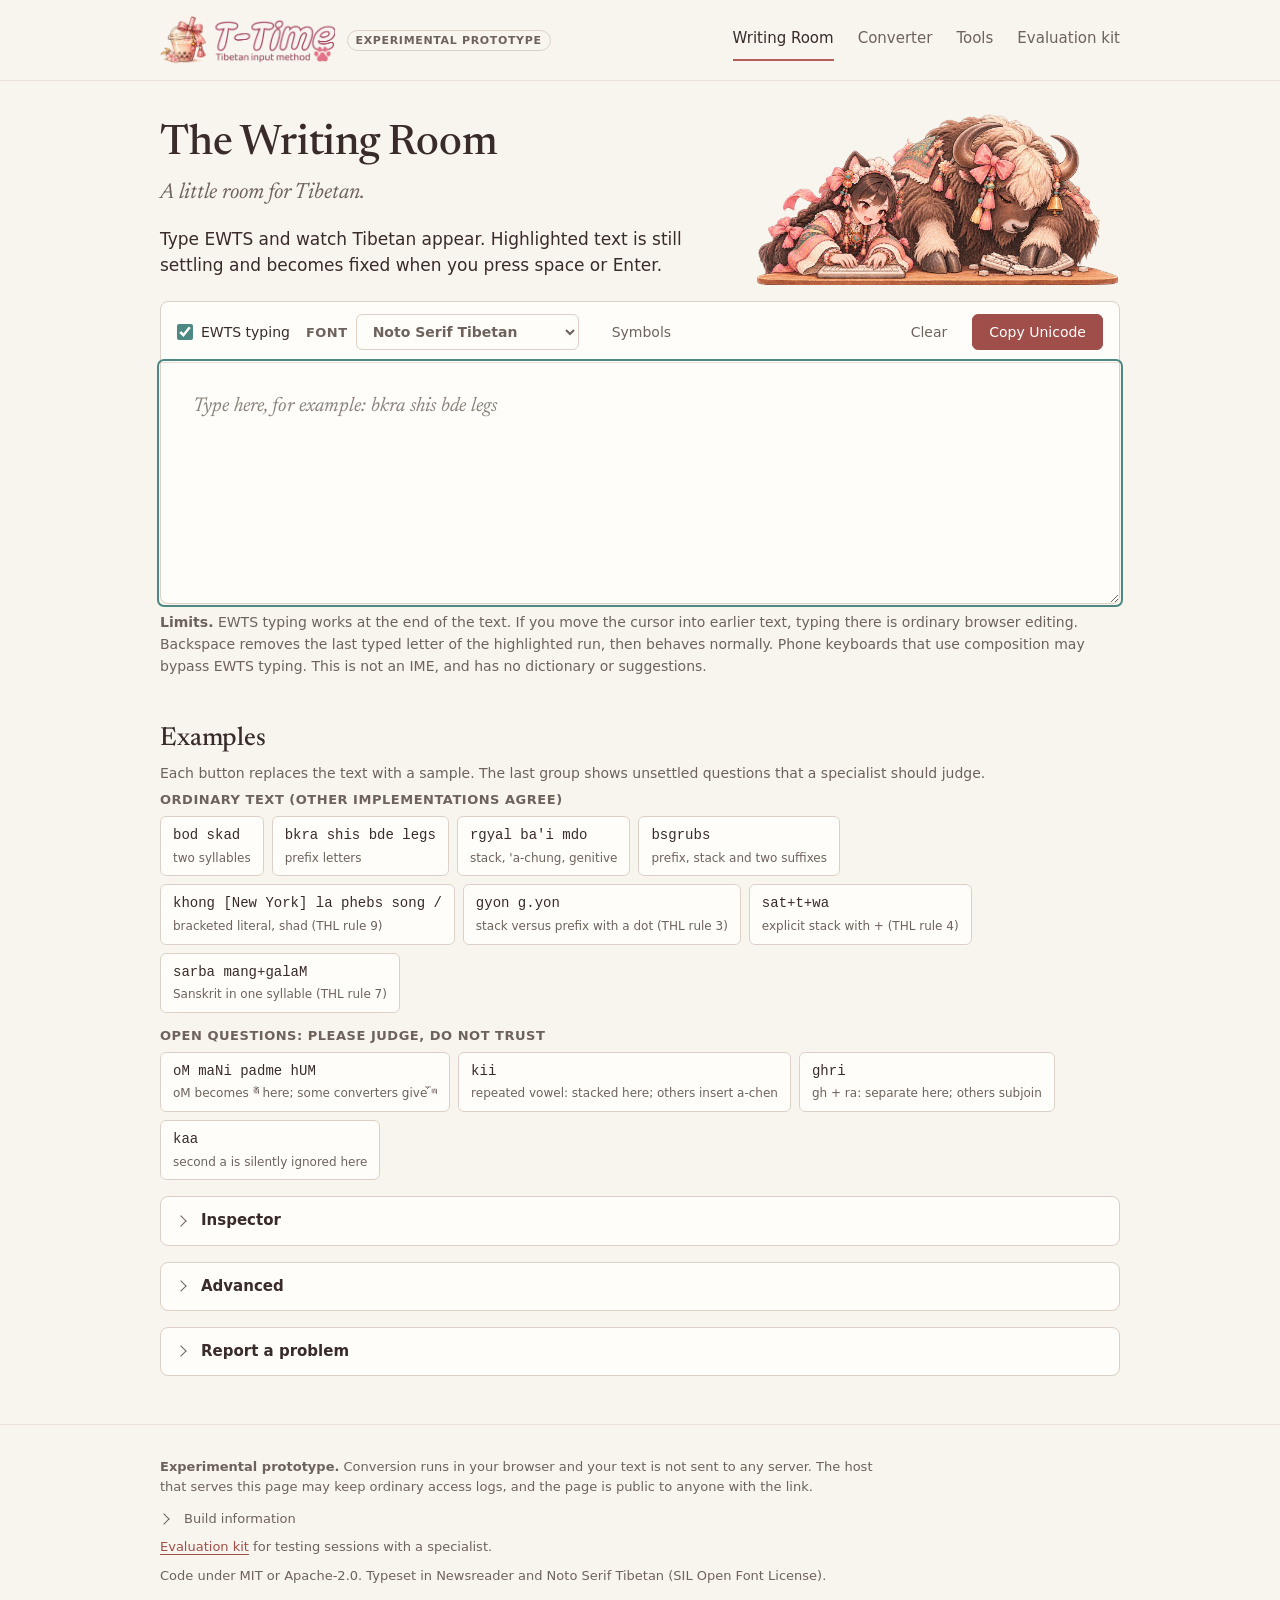
==== index.html @ 78b57d37 "Moved eval to menu" ====
<!doctype html>
<html lang="en">
<head>
<meta charset="utf-8">
<meta name="viewport" content="width=device-width, initial-scale=1">
<meta name="color-scheme" content="light dark">
<title>T-Time Writing Room</title>
<link rel="icon" href="assets/logo-square.svg" type="image/svg+xml">
<link rel="preload" href="assets/fonts/NotoSerifTibetan.woff2" as="font" type="font/woff2" crossorigin>
<link rel="stylesheet" href="style.css">
</head>
<body>
<a class="skip" href="#main">Skip to content</a>
<header class="site-header"><div class="wrap">
  <a class="brand" href="index.html" aria-label="T-Time, writing room">
    <picture><source srcset="assets/logo-long-dark.webp" media="(prefers-color-scheme: dark)"><img src="assets/logo-long.webp" alt="T-time" width="175" height="48"></picture>
    <span class="badge">Experimental prototype</span>
  </a>
  <nav class="nav" aria-label="Primary">
    <a href="index.html" aria-current="page">Writing Room</a>
    <a href="converter.html">Converter</a>
    <a href="parity.html">Tools</a>
    <a href="evaluate.html">Evaluation kit</a>
  </nav>
</div></header>
<main class="wrap" id="main">
  <div class="hero">
    <div class="intro">
      <h1>The Writing Room</h1>
      <p class="subtitle">A little room for Tibetan.</p>
      <p class="lede">Type EWTS and watch Tibetan appear. Highlighted text is still settling and becomes fixed when you press space or Enter.</p>
    </div>
    <img src="assets/typing.webp" alt="Momo the yak and Tibby the cat-maid typing together at a table" width="1200" height="567">
  </div>

  <section class="paper" aria-labelledby="ed-h">
    <h2 id="ed-h" class="visually-hidden">Editor</h2>
    <div class="toolbar">
      <label class="check"><input type="checkbox" id="ewts-on" checked> EWTS typing</label>
      <label class="label field" for="font">Font
        <select id="font">
          <option value="auto">Noto Serif Tibetan</option>
          <option value="jomolhari">Jomolhari (if installed)</option>
          <option value="system">System Tibetan font</option>
        </select>
      </label>
      <button type="button" id="palette-toggle" class="quiet" aria-expanded="false" aria-controls="palette">Symbols</button>
      <div class="actions">
        <span id="status" class="status" role="status" aria-live="polite"></span>
        <button type="button" id="clear" class="quiet">Clear</button>
        <button type="button" id="copy" class="primary">Copy Unicode</button>
      </div>
    </div>
    <textarea id="editor" class="tib writing" lang="bo" spellcheck="false" autocapitalize="off" autocomplete="off" autocorrect="off"
      aria-describedby="limits" placeholder="Type here, for example: bkra shis bde legs"></textarea>
  </section>
  <p id="limits" class="hint"><strong>Limits.</strong> EWTS typing works at the end of the text. If you move the cursor into earlier text, typing there is ordinary browser editing. Backspace removes the last typed letter of the highlighted run, then behaves normally. Phone keyboards that use composition may bypass EWTS typing. This is not an IME, and has no dictionary or suggestions.</p>

  <section id="palette" class="paper palette" aria-labelledby="pal-h" hidden>
    <div class="palette-head">
      <h2 id="pal-h">Symbols</h2>
      <button type="button" id="palette-close" class="quiet">Close</button>
    </div>
    <p class="hint"><strong>Draft catalogue.</strong> The sequences are checked against the engine; the labels have not been reviewed by a Tibetologist. Choose a symbol to insert it where the cursor is, or copy it. Reviewing the labels? <a href="symbols.html">Open the review page</a>.</p>
    <label class="label" for="pal-search">Search by name, code point (0F0D), EWTS or the character itself</label>
    <input type="search" id="pal-search" autocomplete="off" spellcheck="false">
    <div id="pal-cats" class="chips" role="group" aria-label="Category"></div>
    <p id="pal-count" class="hint" role="status" aria-live="polite"></p>
    <ul id="pal-list" class="sym-grid"></ul>
  </section>

  <h2>Examples</h2>
  <p class="hint">Each button replaces the text with a sample. The last group shows unsettled questions that a specialist should judge.</p>
  <div id="examples"></div>

  <details class="paper" id="inspector">
    <summary>Inspector</summary>
    <div class="disclosure-body">
      <dl class="facts">
        <dt>Raw EWTS, highlighted run</dt><dd><code id="i-raw"></code></dd>
        <dt>Highlighted Unicode</dt><dd><span id="i-prov" lang="bo"></span></dd>
        <dt>Fixed Unicode</dt><dd><span id="i-comm" lang="bo"></span></dd>
        <dt>All text: code points</dt><dd><code id="i-cp"></code></dd>
        <dt>Normalization</dt><dd id="i-nf"></dd>
        <dt>Diagnostics (highlighted run)</dt><dd><ul class="diag" id="i-diag"></ul></dd>
      </dl>
    </div>
  </details>

  <details class="paper">
    <summary>Advanced</summary>
    <div class="disclosure-body">
      <label class="check"><input type="checkbox" id="precomposed"> Precomposed output (not NFC)</label>
      <p class="hint">Writes a few Tibetan letters as single precomposed characters (for example U+0F43). The result is not NFC. Text already fixed is kept as it is; only the highlighted run is re-read in the new mode.</p>
    </div>
  </details>

  <details class="paper" id="report-box">
    <summary>Report a problem</summary>
    <div class="disclosure-body">
      <p class="hint">Nothing is sent from this page. Review the text, then either copy it or open a pre-filled issue on GitHub, where you will see it before you submit. Issues on this repository are public, so untick the text box below if the text is private.</p>
      <label class="formrow">What you expected <textarea id="expected" rows="2" placeholder="Expected Tibetan or EWTS"></textarea></label>
      <label class="formrow">Comment <textarea id="comment" rows="2"></textarea></label>
      <label class="check"><input type="checkbox" id="include-text" checked> Include the editor text in the report</label>
      <pre class="report" id="report" aria-label="Report preview"></pre>
      <div class="actions-row">
        <button type="button" id="copy-report">Copy report</button>
        <a class="button" id="gh-issue" href="https://github.com/ttime-ime/playground/issues/new" target="_blank" rel="noopener">Report on GitHub</a>
      </div>
    </div>
  </details>
</main>
<footer class="site-footer"><div class="wrap">
  <p><strong>Experimental prototype.</strong> Conversion runs in your browser and your text is not sent to any server. The host that serves this page may keep ordinary access logs, and the page is public to anyone with the link.</p>
  <details>
    <summary>Build information</summary>
    <p class="hint">Include this in bug reports.</p>
    <p class="build" id="build">loading…</p>
  </details>
  <p><a href="evaluate.html">Evaluation kit</a> for testing sessions with a specialist.</p>
  <p>Code under MIT or Apache-2.0. Typeset in Newsreader and Noto Serif Tibetan (SIL Open Font License).</p>
</div></footer>
<script type="module" src="app.js"></script>
</body>
</html>
---- style.css ----
/* T-Time Playground: an illustrated writing workshop, drawn with a quiet hand.
   Expressive characters, quiet interface, beautiful Tibetan typography. */

@font-face {
  font-family: "Newsreader";
  src: url("assets/fonts/Newsreader.woff2") format("woff2");
  font-weight: 200 800;
  font-style: normal;
  font-display: swap;
}
@font-face {
  font-family: "Newsreader";
  src: url("assets/fonts/Newsreader-Italic.woff2") format("woff2");
  font-weight: 200 800;
  font-style: italic;
  font-display: swap;
}
@font-face {
  font-family: "Noto Serif Tibetan";
  src: url("assets/fonts/NotoSerifTibetan.woff2") format("woff2");
  font-weight: 100 900;
  font-display: swap;
}

:root {
  /* Light: ivory paper, walnut ink */
  --bg: #f8f5ef;
  --surface: #fffdf9;
  --surface-2: #f3eee6;
  --text: #392b2a;
  --muted: #6e625c;        /* a touch darker than the brief's #796C66, for 5.4:1 on ivory */
  --line: #ddd0c6;
  --line-soft: #e9e0d8;
  --coral: #b65e58;        /* decorative: rules, underlines, focus rings */
  --accent: #a04e49;       /* coral for text and filled buttons (5.6:1 on white) */
  --accent-ink: #ffffff;
  --turquoise: #4d8883;    /* selected states and small details */
  --turquoise-ink: #3f7772;
  --deep: #33272e;
  --select: #cfe5e1;       /* provisional text highlight */
  --warn-bg: #fbeee9;
  --focus: #4d8883;

  --serif: "Newsreader", "Iowan Old Style", "Palatino Linotype", Georgia, serif;
  --sans: system-ui, -apple-system, "Segoe UI", Roboto, "Helvetica Neue", sans-serif;
  --mono: ui-monospace, "SF Mono", Menlo, Consolas, "Liberation Mono", monospace;
  --tib: "Noto Serif Tibetan", "Jomolhari", "Kailasa", "Tibetan Machine Uni", "Microsoft Himalaya", serif;

  --r: 6px;
  --s1: 4px; --s2: 8px; --s3: 12px; --s4: 16px; --s5: 24px; --s6: 32px; --s7: 48px; --s8: 72px;
  --measure: 62rem;
  color-scheme: light;
}

@media (prefers-color-scheme: dark) {
  :root {
    /* Dark: the same room in evening light */
    --bg: #241e23;
    --surface: #30272d;
    --surface-2: #2b232a;
    --text: #f4ede5;
    --muted: #b7aaa5;
    --line: #514148;
    --line-soft: #3f333a;
    --coral: #e29a8d;
    --accent: #e29a8d;
    --accent-ink: #241e23;
    --turquoise: #7fbdb6;
    --turquoise-ink: #8cc7c0;
    --deep: #1b161a;
    --select: #3e5f5b;
    --warn-bg: #3a2b2d;
    --focus: #7fbdb6;
    color-scheme: dark;
  }
}

* { box-sizing: border-box; }
html { -webkit-text-size-adjust: 100%; }
body {
  margin: 0;
  background: var(--bg);
  color: var(--text);
  font: 400 16px/1.55 var(--sans);
  -webkit-font-smoothing: antialiased;
}
img, svg { max-width: 100%; }
a { color: var(--accent); text-underline-offset: 3px; }
a:hover { color: var(--text); }
code, pre, kbd { font-family: var(--mono); font-size: 0.8125rem; }
[lang="bo"] { font-family: var(--tib); }
.visually-hidden {
  position: absolute; width: 1px; height: 1px; margin: -1px; padding: 0;
  overflow: hidden; clip: rect(0 0 0 0); white-space: nowrap; border: 0;
}
.skip { position: absolute; left: var(--s4); top: -3rem; background: var(--surface); padding: var(--s2) var(--s3);
  border: 1px solid var(--line); border-radius: var(--r); z-index: 10; }
.skip:focus { top: var(--s2); }

:focus-visible { outline: 2px solid var(--focus); outline-offset: 2px; border-radius: 3px; }

/* ---------- Layout ---------- */
.wrap { max-width: var(--measure); margin: 0 auto; padding: 0 var(--s4); }
main.wrap { padding-bottom: var(--s7); }

/* ---------- Header ---------- */
.site-header { border-bottom: 1px solid var(--line-soft); }
.site-header .wrap {
  display: flex; flex-wrap: wrap; align-items: center; justify-content: space-between;
  gap: var(--s3) var(--s5); padding-top: var(--s4); padding-bottom: var(--s4);
}
.brand { display: flex; align-items: center; gap: var(--s3); text-decoration: none; }
.brand img { display: block; height: 48px; width: auto; }
.badge {
  font: 600 0.6875rem/1 var(--sans); letter-spacing: 0.06em; text-transform: uppercase;
  color: var(--muted); border: 1px solid var(--line); border-radius: 999px; padding: 4px 8px;
}
.nav { display: flex; gap: var(--s5); }
.nav a {
  color: var(--muted); text-decoration: none; font-size: 0.9375rem; font-weight: 500;
  padding: var(--s2) 0; border-bottom: 2px solid transparent;
  transition: color 0.15s, border-color 0.15s;
}
.nav a:hover { color: var(--text); border-bottom-color: var(--line); }
.nav a[aria-current="page"] { color: var(--text); border-bottom-color: var(--coral); }

/* ---------- Typography ---------- */
h1, h2, h3 { font-family: var(--serif); font-weight: 500; line-height: 1.15; margin: 0; letter-spacing: -0.005em; }
h1 { font-size: clamp(2.125rem, 4.5vw + 1rem, 2.625rem); }
h2 { font-size: clamp(1.4375rem, 1.5vw + 1rem, 1.625rem); margin-top: var(--s7); }
h3 { font-size: 1.125rem; }
.subtitle { font-family: var(--serif); font-style: italic; font-size: 1.375rem; color: var(--muted); margin: var(--s2) 0 0; }
.lede { font-size: 1.0625rem; max-width: 34rem; margin: var(--s4) 0 0; }
.hint { color: var(--muted); font-size: 0.875rem; margin: var(--s2) 0; }
.label, label.field {
  font: 600 0.8125rem/1.2 var(--sans); letter-spacing: 0.04em; text-transform: uppercase; color: var(--muted);
}

/* ---------- Intro ---------- */
.intro { padding: var(--s6) 0 var(--s5); }
.hero {
  display: grid; grid-template-columns: minmax(0, 1fr) minmax(0, 38%); align-items: end;
  gap: var(--s6); padding: var(--s6) 0 var(--s4);
}
.hero img { display: block; width: 100%; height: auto; }
.hero .intro { padding: 0; align-self: center; }

/* ---------- Surfaces and controls ---------- */
.paper {
  background: var(--surface); border: 1px solid var(--line); border-radius: 8px;
}
.evaluation > .paper { padding: var(--s4) var(--s5); margin-top: var(--s3); }
.evaluation > .paper h2:first-child { margin-top: 0; }
.evaluation > nav.paper { padding-top: var(--s3); padding-bottom: var(--s3); }
.evaluation > nav.paper .actions-row { margin: 0; }
button, select, textarea, input { font: inherit; color: inherit; }
button {
  font-size: 0.875rem; font-weight: 500; min-height: 36px; padding: 0 var(--s4);
  background: var(--surface); border: 1px solid var(--line); border-radius: var(--r); cursor: pointer;
  transition: border-color 0.15s, background-color 0.15s;
}
button:hover { border-color: var(--coral); }
button.primary { background: var(--accent); border-color: var(--accent); color: var(--accent-ink); }
button.primary:hover { filter: brightness(1.06); }
button.quiet { background: transparent; border-color: transparent; color: var(--muted); }
button.quiet:hover { color: var(--text); border-color: var(--line); }
select {
  min-height: 36px; padding: 0 var(--s3); font-size: 0.875rem; background: var(--surface);
  border: 1px solid var(--line); border-radius: var(--r);
}
input[type="checkbox"] { accent-color: var(--turquoise); width: 1rem; height: 1rem; vertical-align: -2px; margin: 0 var(--s2) 0 0; }
.check { display: inline-flex; align-items: center; font-size: 0.875rem; }
.status { font-size: 0.8125rem; color: var(--turquoise-ink); min-width: 7rem; }
.toolbar {
  display: flex; flex-wrap: wrap; align-items: center; gap: var(--s3) var(--s4);
  padding: var(--s3) var(--s4); border-bottom: 1px solid var(--line-soft);
}
.toolbar .actions { display: flex; align-items: center; gap: var(--s2); margin-left: auto; }
.toolbar label.field { display: inline-flex; align-items: center; gap: var(--s2); }

textarea {
  width: 100%; display: block; resize: vertical; border: 0; background: transparent;
  padding: var(--s4); outline: none;
}
.tib { font-family: var(--tib); font-size: clamp(1.875rem, 1.2vw + 1.5rem, 2.125rem); line-height: 1.9; }
.ewts { font-family: var(--mono); font-size: 1.0625rem; line-height: 1.7; }
.tib::selection, .writing::selection { background: var(--select); color: var(--text); }
.writing { min-height: 15rem; padding: var(--s5) var(--s6); }

/* ---------- Converter ---------- */
.instrument { display: grid; grid-template-columns: 1fr 1fr; margin-top: var(--s5); overflow: hidden; }
.pane { display: flex; flex-direction: column; min-width: 0; }
.pane + .pane { border-left: 1px solid var(--line); }
.pane:focus-within { box-shadow: inset 0 0 0 2px var(--focus); }
.pane-head { display: flex; align-items: center; justify-content: space-between; gap: var(--s3);
  padding: var(--s2) var(--s3) var(--s2) var(--s4); border-bottom: 1px solid var(--line-soft); background: var(--surface-2); min-height: 48px; }
.pane textarea { min-height: 13rem; flex: 1 1 auto; }
.convbar { display: flex; flex-wrap: wrap; align-items: center; gap: var(--s3) var(--s4); margin-top: var(--s3); }

/* ---------- Disclosures ---------- */
details { margin-top: var(--s4); }
details.paper { padding: 0; }
summary {
  cursor: pointer; font-weight: 600; font-size: 0.9375rem; padding: var(--s3) var(--s4); list-style: none;
  display: flex; align-items: center; gap: var(--s2);
}
summary::-webkit-details-marker { display: none; }
summary::before { content: ""; width: 7px; height: 7px; border-right: 1.5px solid var(--muted); border-bottom: 1.5px solid var(--muted);
  transform: rotate(-45deg); transition: transform 0.15s; margin-right: var(--s2); flex: none; }
details[open] > summary::before { transform: rotate(45deg); }
.disclosure-body { padding: 0 var(--s4) var(--s4); }
.count { font-weight: 500; font-size: 0.75rem; color: var(--muted); border: 1px solid var(--line); border-radius: 999px; padding: 2px 8px; margin-left: var(--s2); }
.count.has { color: var(--accent); border-color: var(--coral); }

dl.facts { display: grid; grid-template-columns: minmax(9rem, 13rem) minmax(0, 1fr); gap: var(--s2) var(--s4); margin: 0; font-size: 0.875rem; }
dl.facts dt { color: var(--muted); }
dl.facts dd { margin: 0; overflow-wrap: anywhere; }
dl.facts code { font-size: 0.8125rem; color: var(--text); }
.diag { list-style: none; margin: 0; padding: 0; }
.diag li { padding: var(--s2) var(--s3); border-left: 3px solid var(--line); background: var(--surface-2); margin: 0 0 var(--s2); border-radius: 0 var(--r) var(--r) 0; }
.diag li.warn { border-left-color: var(--coral); background: var(--warn-bg); }
.diag li.note { border-left-color: var(--turquoise); }
.diag .tag { font: 600 0.6875rem/1 var(--sans); letter-spacing: 0.05em; text-transform: uppercase; margin-right: var(--s2); }
pre.report { white-space: pre-wrap; overflow-wrap: anywhere; background: var(--surface-2); border: 1px solid var(--line-soft);
  border-radius: var(--r); padding: var(--s3); margin: var(--s3) 0; }
.formrow { display: block; margin: var(--s3) 0; }
.formrow textarea { border: 1px solid var(--line); border-radius: var(--r); background: var(--surface); padding: var(--s2) var(--s3); margin-top: var(--s1); font-size: 0.9375rem; }

/* ---------- Examples ---------- */
.example-group + .example-group { margin-top: var(--s4); }
.example-group h3 { font-family: var(--sans); font-size: 0.8125rem; font-weight: 600; letter-spacing: 0.04em; text-transform: uppercase; color: var(--muted); margin-bottom: var(--s2); }
.chips { display: flex; flex-wrap: wrap; gap: var(--s2); }
.chip { display: flex; flex-direction: column; align-items: flex-start; gap: 2px; padding: var(--s2) var(--s3); min-height: 0; text-align: left; }
.chip code { font-size: 0.875rem; }
.chip small { color: var(--muted); font-size: 0.75rem; }

/* ---------- Tables (parity) ---------- */
table.data { width: 100%; border-collapse: collapse; font-size: 0.875rem; }
table.data th, table.data td { text-align: left; padding: var(--s2) var(--s3); border-bottom: 1px solid var(--line-soft); }
table.data th { color: var(--muted); font-weight: 600; font-size: 0.75rem; letter-spacing: 0.04em; text-transform: uppercase; }
table.data td.num { font-variant-numeric: tabular-nums; }
.pass::before { content: "✓ "; color: var(--turquoise-ink); }
.fail::before { content: "✕ "; color: var(--accent); }
.fail { color: var(--accent); font-weight: 600; }
.summaryline { font-family: var(--serif); font-size: 1.375rem; margin: var(--s4) 0; }

/* ---------- Vignette and footer ---------- */
.site-footer { border-top: 1px solid var(--line-soft); color: var(--muted); font-size: 0.8125rem; padding: var(--s5) 0 var(--s7); }
.site-footer p { margin: var(--s2) 0; max-width: 46rem; }
.site-footer details { margin-top: var(--s3); }
.site-footer summary { padding: 0; font-weight: 500; font-size: 0.8125rem; }
.site-footer .build { font-family: var(--mono); margin: var(--s2) 0 0; overflow-wrap: anywhere; }

/* ---------- Responsive ---------- */
@media (max-width: 800px) {
  .hero { grid-template-columns: 1fr; gap: var(--s4); }
  .hero img { width: min(22rem, 80%); justify-self: start; order: 2; }
  .instrument { grid-template-columns: 1fr; }
  .pane + .pane { border-left: 0; border-top: 1px solid var(--line); }
  .pane textarea { min-height: 11rem; }
  .writing { padding: var(--s4); }
  dl.facts { grid-template-columns: 1fr; gap: 0; }
  dl.facts dt { margin-top: var(--s3); }
  .nav { gap: var(--s4); }
  .brand img { height: 40px; }
}
@media (max-width: 420px) {
  button, select { min-height: 44px; }
  .badge { font-size: 0.625rem; padding: 3px 6px; }
  .toolbar .actions { width: 100%; justify-content: space-between; }
  .status { min-width: 0; }
}
@media (prefers-reduced-motion: reduce) {
  * { transition: none !important; }
}

textarea::placeholder { font-family: var(--serif); font-style: italic; font-size: 1.25rem; color: var(--muted); opacity: 0.8; }

/* ---------- Report actions ---------- */
.actions-row { display: flex; flex-wrap: wrap; gap: var(--s3); align-items: center; }
a.button {
  display: inline-flex; align-items: center; font-size: 0.875rem; font-weight: 500; min-height: 36px;
  padding: 0 var(--s4); background: var(--surface); border: 1px solid var(--line); border-radius: var(--r);
  color: var(--text); text-decoration: none;
}
a.button:hover { border-color: var(--coral); }
@media (max-width: 420px) { a.button { min-height: 44px; } }

/* ---------- Symbol palette ---------- */
.palette { padding: var(--s5); margin: var(--s5) 0; }
.palette[hidden] { display: none; }
.palette-head { display: flex; align-items: center; justify-content: space-between; gap: var(--s3); }
.palette-head h2 { margin: 0; }
.palette input[type="search"] {
  display: block; width: 100%; min-height: 40px; margin: var(--s2) 0 var(--s3); padding: 0 var(--s3);
  background: var(--bg); border: 1px solid var(--line); border-radius: var(--r);
}
.palette .chips { margin-bottom: var(--s3); }
.chip[aria-pressed="true"] { background: var(--accent); border-color: var(--accent); color: var(--surface); }
.sym-grid { list-style: none; margin: 0; padding: 0; display: grid; grid-template-columns: repeat(auto-fill, minmax(10.5rem, 1fr)); gap: var(--s3); }
.sym { display: flex; flex-direction: column; gap: var(--s1); }
.sym-insert {
  display: flex; flex: 1; flex-direction: column; align-items: center; justify-content: center; gap: 2px; height: auto; min-height: 0; width: 100%;
  padding: var(--s3) var(--s2); text-align: center; background: var(--bg);
}
.sym-glyph { font-size: 2.25rem; line-height: 1.5; min-height: 3.4rem; }
.sym-label { font-size: 0.8125rem; font-weight: 500; }
.sym-meta, .sym-ewts { font-family: var(--mono); font-size: 0.6875rem; color: var(--muted); overflow-wrap: anywhere; }
.sym-copy { min-height: 28px; font-size: 0.75rem; }

/* ---------- Symbol review ---------- */
#filter { display: block; width: 100%; min-height: 40px; margin-top: var(--s1); padding: 0 var(--s3); background: var(--bg); border: 1px solid var(--line); border-radius: var(--r); }
#table td:nth-child(2) { min-width: 14rem; }
#table td:nth-child(8) input { width: 100%; min-width: 10rem; min-height: 32px; padding: 0 var(--s2); background: var(--bg); border: 1px solid var(--line); border-radius: var(--r); }
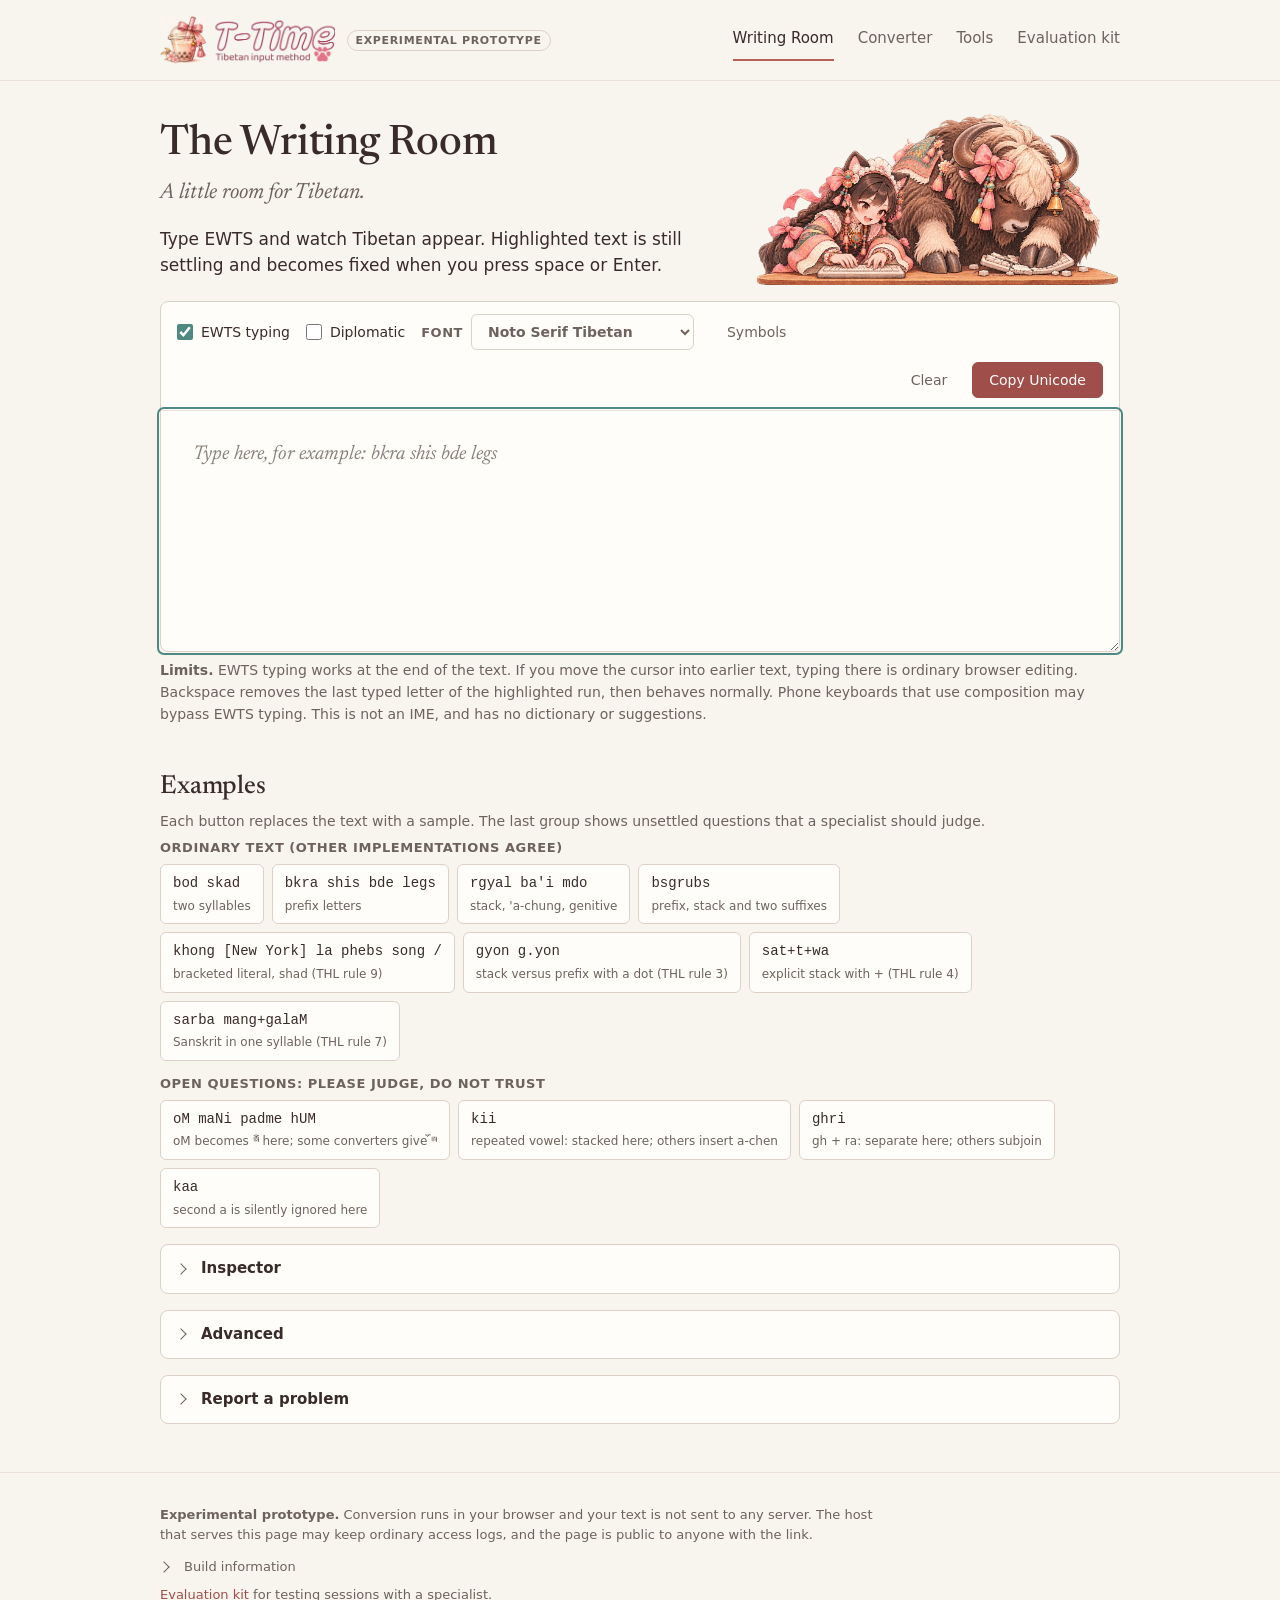
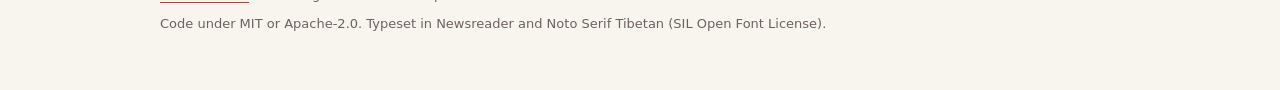
==== commit b9fce820: "Add diplomatic mode to the Writing Room" ====
--- a/index.html
+++ b/index.html
@@ -37,6 +37,8 @@
     <h2 id="ed-h" class="visually-hidden">Editor</h2>
     <div class="toolbar">
       <label class="check"><input type="checkbox" id="ewts-on" checked> EWTS typing</label>
+      <label class="check" title="Same text, but every choice or ignored letter is reported as a warning"><input type="checkbox" id="diplomatic"> Diplomatic</label>
+      <span id="dip-state" class="badge" hidden role="status"></span>
       <label class="label field" for="font">Font
         <select id="font">
           <option value="auto">Noto Serif Tibetan</option>
@@ -82,7 +84,7 @@
         <dt>Fixed Unicode</dt><dd><span id="i-comm" lang="bo"></span></dd>
         <dt>All text: code points</dt><dd><code id="i-cp"></code></dd>
         <dt>Normalization</dt><dd id="i-nf"></dd>
-        <dt>Diagnostics (highlighted run)</dt><dd><ul class="diag" id="i-diag"></ul></dd>
+        <dt id="i-diag-label">Diagnostics (highlighted run)</dt><dd><ul class="diag" id="i-diag"></ul></dd>
       </dl>
     </div>
   </details>
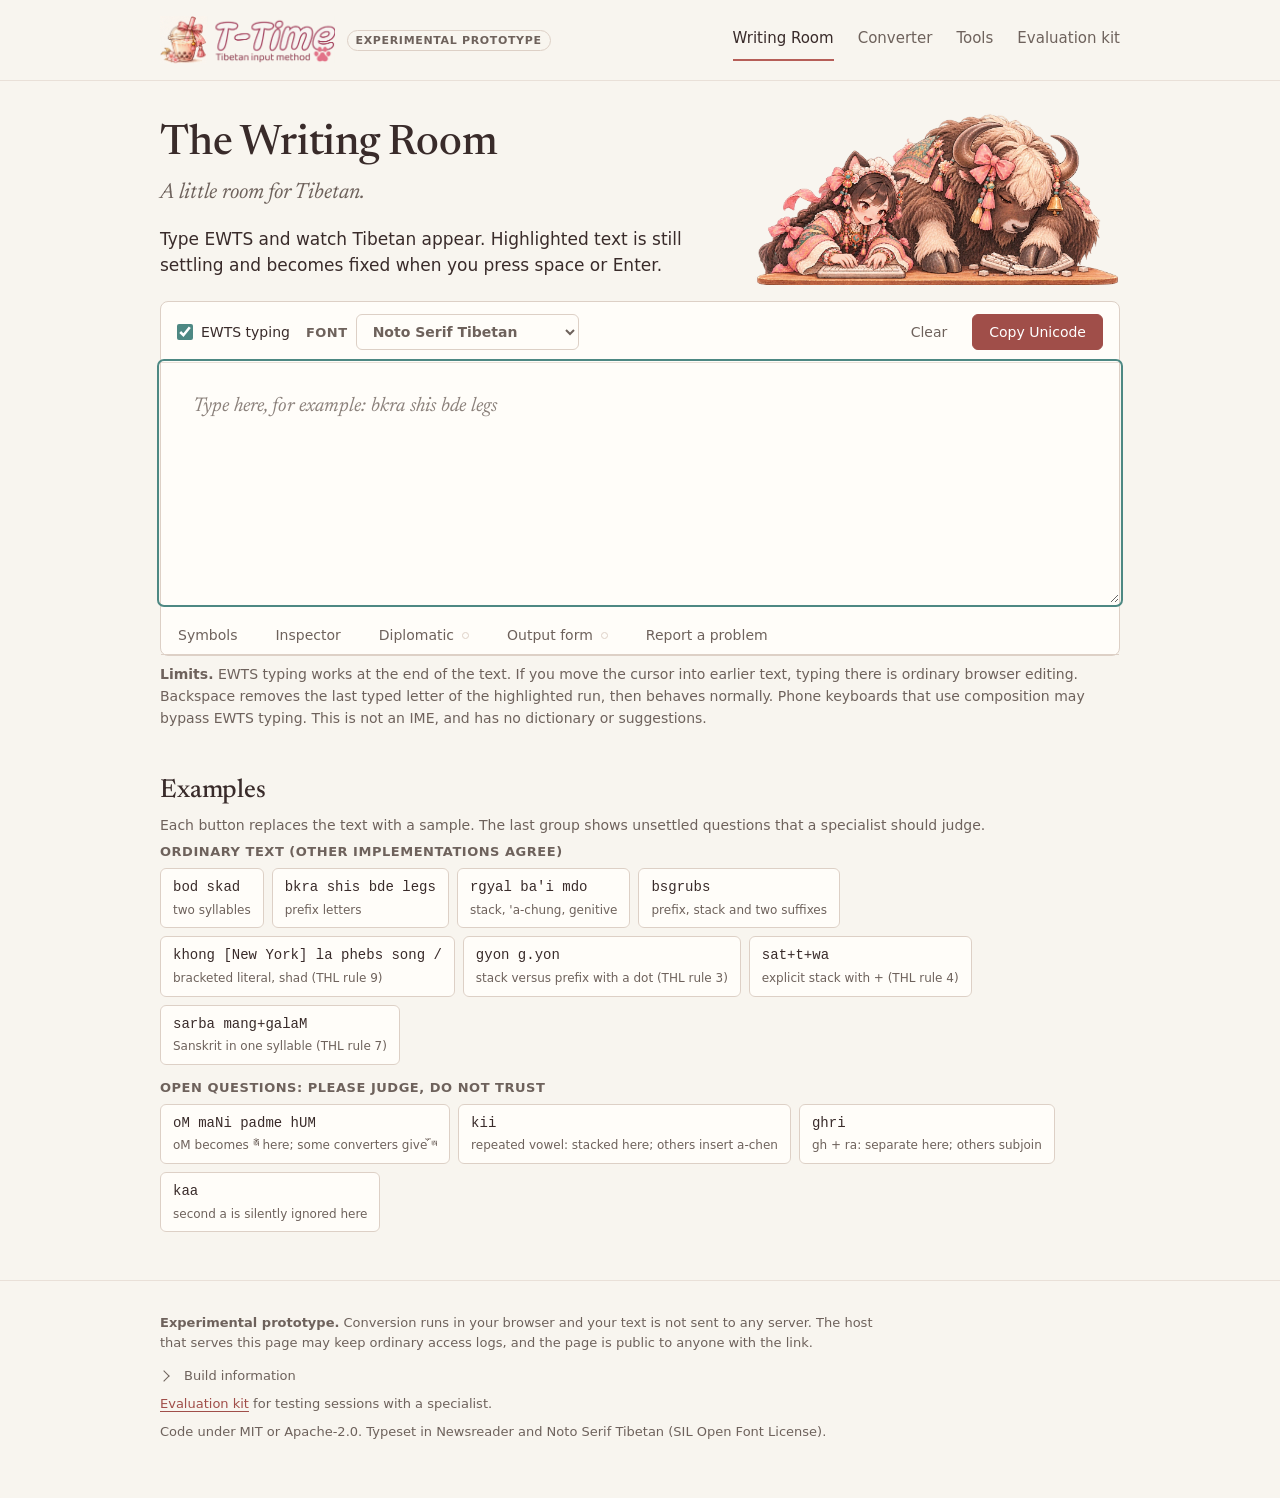
==== commit 69e1fed5: "Put the tools in tabs under the editor, live" ====
--- a/index.html
+++ b/index.html
@@ -37,7 +37,6 @@
     <h2 id="ed-h" class="visually-hidden">Editor</h2>
     <div class="toolbar">
       <label class="check"><input type="checkbox" id="ewts-on" checked> EWTS typing</label>
-      <label class="check" title="Same text, but every choice or ignored letter is reported as a warning"><input type="checkbox" id="diplomatic"> Diplomatic</label>
       <span id="dip-state" class="badge" hidden role="status"></span>
       <label class="label field" for="font">Font
         <select id="font">
@@ -46,7 +45,6 @@
           <option value="system">System Tibetan font</option>
         </select>
       </label>
-      <button type="button" id="palette-toggle" class="quiet" aria-expanded="false" aria-controls="palette">Symbols</button>
       <div class="actions">
         <span id="status" class="status" role="status" aria-live="polite"></span>
         <button type="button" id="clear" class="quiet">Clear</button>
@@ -55,29 +53,22 @@
     </div>
     <textarea id="editor" class="tib writing" lang="bo" spellcheck="false" autocapitalize="off" autocomplete="off" autocorrect="off"
       aria-describedby="limits" placeholder="Type here, for example: bkra shis bde legs"></textarea>
-  </section>
-  <p id="limits" class="hint"><strong>Limits.</strong> EWTS typing works at the end of the text. If you move the cursor into earlier text, typing there is ordinary browser editing. Backspace removes the last typed letter of the highlighted run, then behaves normally. Phone keyboards that use composition may bypass EWTS typing. This is not an IME, and has no dictionary or suggestions.</p>
-
-  <section id="palette" class="paper palette" aria-labelledby="pal-h" hidden>
-    <div class="palette-head">
-      <h2 id="pal-h">Symbols</h2>
-      <button type="button" id="palette-close" class="quiet">Close</button>
+    <div class="tabs" role="tablist" aria-label="Tools">
+      <button type="button" role="tab" id="tab-symbols" class="tab" aria-selected="false" aria-controls="panel-symbols" tabindex="0">Symbols</button>
+      <button type="button" role="tab" id="tab-inspector" class="tab" aria-selected="false" aria-controls="panel-inspector" tabindex="-1">Inspector</button>
+      <button type="button" role="tab" id="tab-diplomatic" class="tab" aria-selected="false" aria-controls="panel-diplomatic" tabindex="-1">Diplomatic<span class=dot aria-hidden=true></span><span class=visually-hidden id=on-diplomatic></span></button>
+      <button type="button" role="tab" id="tab-form" class="tab" aria-selected="false" aria-controls="panel-form" tabindex="-1">Output form<span class=dot aria-hidden=true></span><span class=visually-hidden id=on-form></span></button>
+      <button type="button" role="tab" id="tab-report" class="tab" aria-selected="false" aria-controls="panel-report" tabindex="-1">Report a problem</button>
     </div>
+    <div role="tabpanel" id="panel-symbols" class="tabpanel" aria-labelledby="tab-symbols" hidden>
     <p class="hint"><strong>Draft catalogue.</strong> The sequences are checked against the engine; the labels have not been reviewed by a Tibetologist. Choose a symbol to insert it where the cursor is, or copy it. Reviewing the labels? <a href="symbols.html">Open the review page</a>.</p>
     <label class="label" for="pal-search">Search by name, code point (0F0D), EWTS or the character itself</label>
     <input type="search" id="pal-search" autocomplete="off" spellcheck="false">
     <div id="pal-cats" class="chips" role="group" aria-label="Category"></div>
     <p id="pal-count" class="hint" role="status" aria-live="polite"></p>
     <ul id="pal-list" class="sym-grid"></ul>
-  </section>
-
-  <h2>Examples</h2>
-  <p class="hint">Each button replaces the text with a sample. The last group shows unsettled questions that a specialist should judge.</p>
-  <div id="examples"></div>
-
-  <details class="paper" id="inspector">
-    <summary>Inspector</summary>
-    <div class="disclosure-body">
+      </div>
+    <div role="tabpanel" id="panel-inspector" class="tabpanel" aria-labelledby="tab-inspector" hidden>
       <dl class="facts">
         <dt>Raw EWTS, highlighted run</dt><dd><code id="i-raw"></code></dd>
         <dt>Highlighted Unicode</dt><dd><span id="i-prov" lang="bo"></span></dd>
@@ -87,19 +78,16 @@
         <dt id="i-diag-label">Diagnostics (highlighted run)</dt><dd><ul class="diag" id="i-diag"></ul></dd>
       </dl>
     </div>
-  </details>
-
-  <details class="paper">
-    <summary>Advanced</summary>
-    <div class="disclosure-body">
+    <div role="tabpanel" id="panel-diplomatic" class="tabpanel" aria-labelledby="tab-diplomatic" hidden>
+      <label class="check" title="Same text, but every choice or ignored letter is reported as a warning"><input type="checkbox" id="diplomatic"> Diplomatic mode</label>
+      <p class="hint">The text is exactly what it would be otherwise. Choices the converter makes, and letters it ignores, are reported below as you type. Try <code>kaa</code>, <code>oM</code>, <code>ghri</code>, <code>gya</code>.</p>
+      <ul class="diag" id="dip-diag"></ul>
+    </div>
+    <div role="tabpanel" id="panel-form" class="tabpanel" aria-labelledby="tab-form" hidden>
       <label class="check"><input type="checkbox" id="precomposed"> Precomposed output (not NFC)</label>
       <p class="hint">Writes a few Tibetan letters as single precomposed characters (for example U+0F43). The result is not NFC. Text already fixed is kept as it is; only the highlighted run is re-read in the new mode.</p>
     </div>
-  </details>
-
-  <details class="paper" id="report-box">
-    <summary>Report a problem</summary>
-    <div class="disclosure-body">
+    <div role="tabpanel" id="panel-report" class="tabpanel" aria-labelledby="tab-report" hidden>
       <p class="hint">Nothing is sent from this page. Review the text, then either copy it or open a pre-filled issue on GitHub, where you will see it before you submit. Issues on this repository are public, so untick the text box below if the text is private.</p>
       <label class="formrow">What you expected <textarea id="expected" rows="2" placeholder="Expected Tibetan or EWTS"></textarea></label>
       <label class="formrow">Comment <textarea id="comment" rows="2"></textarea></label>
@@ -110,7 +98,13 @@
         <a class="button" id="gh-issue" href="https://github.com/ttime-ime/playground/issues/new" target="_blank" rel="noopener">Report on GitHub</a>
       </div>
     </div>
-  </details>
+  </section>
+  <p id="limits" class="hint"><strong>Limits.</strong> EWTS typing works at the end of the text. If you move the cursor into earlier text, typing there is ordinary browser editing. Backspace removes the last typed letter of the highlighted run, then behaves normally. Phone keyboards that use composition may bypass EWTS typing. This is not an IME, and has no dictionary or suggestions.</p>
+
+  <h2>Examples</h2>
+  <p class="hint">Each button replaces the text with a sample. The last group shows unsettled questions that a specialist should judge.</p>
+  <div id="examples"></div>
+
 </main>
 <footer class="site-footer"><div class="wrap">
   <p><strong>Experimental prototype.</strong> Conversion runs in your browser and your text is not sent to any server. The host that serves this page may keep ordinary access logs, and the page is public to anyone with the link.</p>
--- a/style.css
+++ b/style.css
@@ -312,3 +312,19 @@
 #filter { display: block; width: 100%; min-height: 40px; margin-top: var(--s1); padding: 0 var(--s3); background: var(--bg); border: 1px solid var(--line); border-radius: var(--r); }
 #table td:nth-child(2) { min-width: 14rem; }
 #table td:nth-child(8) input { width: 100%; min-width: 10rem; min-height: 32px; padding: 0 var(--s2); background: var(--bg); border: 1px solid var(--line); border-radius: var(--r); }
+
+/* ---------- Tool tabs under the editor ---------- */
+.tabs { display: flex; flex-wrap: wrap; gap: var(--s1); margin-top: var(--s3); border-bottom: 1px solid var(--line); }
+.tab {
+  display: inline-flex; align-items: center; gap: var(--s2); min-height: 40px; padding: 0 var(--s4);
+  background: transparent; border: 1px solid transparent; border-bottom: 0; border-radius: var(--r) var(--r) 0 0;
+  color: var(--muted); font-size: 0.875rem; font-weight: 500; margin-bottom: -1px;
+}
+.tab:hover { color: var(--text); }
+.tab[aria-selected="true"] { background: var(--bg); border-color: var(--line); color: var(--text); }
+.tab .dot { width: 7px; height: 7px; border-radius: 50%; background: transparent; border: 1px solid var(--line); }
+.tab.on .dot { background: var(--turquoise); border-color: var(--turquoise); }
+.tabpanel { padding: var(--s4) 0 0; }
+.tabpanel[hidden] { display: none; }
+.tabpanel > :first-child { margin-top: 0; }
+@media (max-width: 520px) { .tab { padding: 0 var(--s3); } }
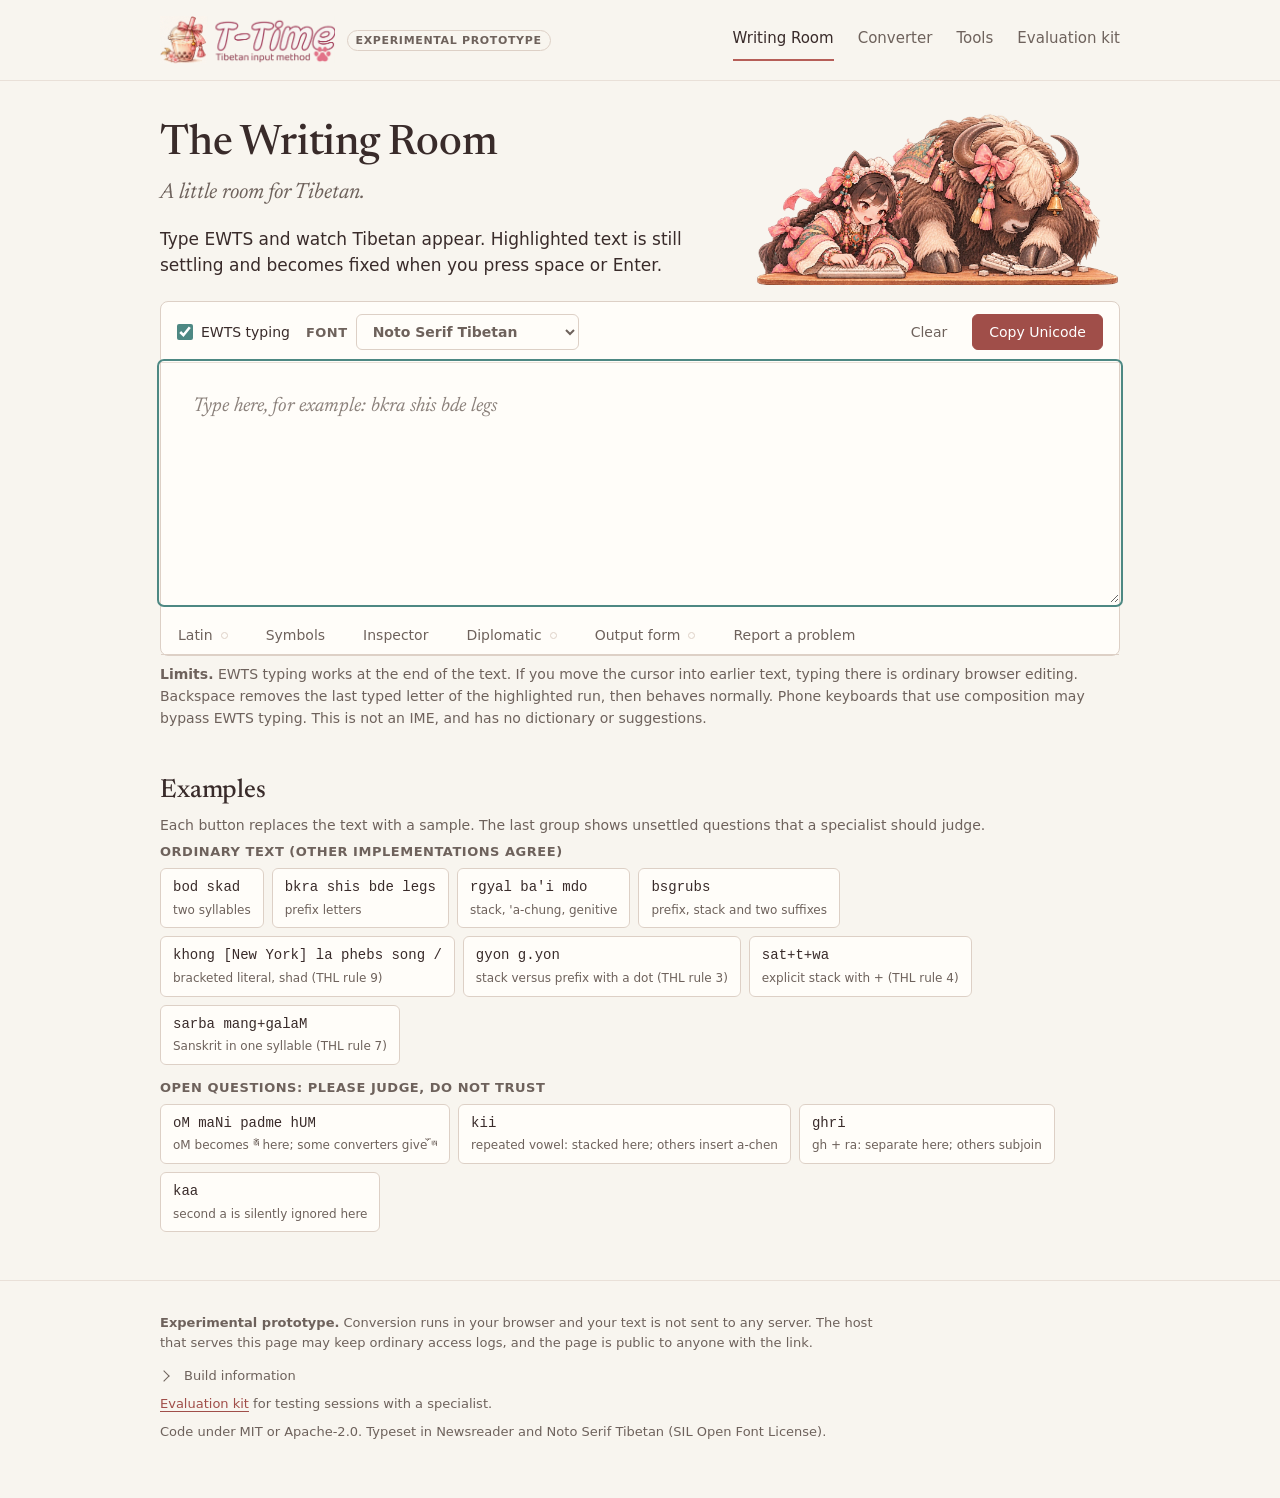
==== commit 62cfe999: "Add Latin mode tab: pass typed text through, switch with Alt+Shift+L" ====
--- a/index.html
+++ b/index.html
@@ -37,6 +37,7 @@
     <h2 id="ed-h" class="visually-hidden">Editor</h2>
     <div class="toolbar">
       <label class="check"><input type="checkbox" id="ewts-on" checked> EWTS typing</label>
+      <span id="lat-state" class="badge" hidden role="status">Latin</span>
       <span id="dip-state" class="badge" hidden role="status"></span>
       <label class="label field" for="font">Font
         <select id="font">
@@ -54,11 +55,16 @@
     <textarea id="editor" class="tib writing" lang="bo" spellcheck="false" autocapitalize="off" autocomplete="off" autocorrect="off"
       aria-describedby="limits" placeholder="Type here, for example: bkra shis bde legs"></textarea>
     <div class="tabs" role="tablist" aria-label="Tools">
-      <button type="button" role="tab" id="tab-symbols" class="tab" aria-selected="false" aria-controls="panel-symbols" tabindex="0">Symbols</button>
+      <button type="button" role="tab" id="tab-latin" class="tab" aria-selected="false" aria-controls="panel-latin" tabindex="0">Latin<span class=dot aria-hidden=true></span><span class=visually-hidden id=on-latin></span></button>
+      <button type="button" role="tab" id="tab-symbols" class="tab" aria-selected="false" aria-controls="panel-symbols" tabindex="-1">Symbols</button>
       <button type="button" role="tab" id="tab-inspector" class="tab" aria-selected="false" aria-controls="panel-inspector" tabindex="-1">Inspector</button>
       <button type="button" role="tab" id="tab-diplomatic" class="tab" aria-selected="false" aria-controls="panel-diplomatic" tabindex="-1">Diplomatic<span class=dot aria-hidden=true></span><span class=visually-hidden id=on-diplomatic></span></button>
       <button type="button" role="tab" id="tab-form" class="tab" aria-selected="false" aria-controls="panel-form" tabindex="-1">Output form<span class=dot aria-hidden=true></span><span class=visually-hidden id=on-form></span></button>
       <button type="button" role="tab" id="tab-report" class="tab" aria-selected="false" aria-controls="panel-report" tabindex="-1">Report a problem</button>
+    </div>
+    <div role="tabpanel" id="panel-latin" class="tabpanel" aria-labelledby="tab-latin" hidden>
+      <label class="check"><input type="checkbox" id="latin"> Latin mode</label>
+      <p class="hint">Type ordinary Latin text in the middle of Tibetan: nothing is converted and the space bar is a space. Switch with <kbd>Alt</kbd>+<kbd>Shift</kbd>+<kbd>L</kbd> while the page is focused. Switching on fixes the highlighted Tibetan first, so nothing typed is lost; switching off starts a fresh Tibetan run. This is a first version for testing: the shortcut and the switching rule are open questions, so tell us what works for you.</p>
     </div>
     <div role="tabpanel" id="panel-symbols" class="tabpanel" aria-labelledby="tab-symbols" hidden>
     <p class="hint"><strong>Draft catalogue.</strong> The sequences are checked against the engine; the labels have not been reviewed by a Tibetologist. Choose a symbol to insert it where the cursor is, or copy it. Reviewing the labels? <a href="symbols.html">Open the review page</a>.</p>
--- a/style.css
+++ b/style.css
@@ -328,3 +328,7 @@
 .tabpanel[hidden] { display: none; }
 .tabpanel > :first-child { margin-top: 0; }
 @media (max-width: 520px) { .tab { padding: 0 var(--s3); } }
+
+/* Latin mode: the editor looks different so the state is never in doubt. */
+.writing.latin { font-family: var(--sans), var(--tib); font-size: 1.125rem; border-left: 3px solid var(--turquoise); }
+kbd { padding: 1px 5px; border: 1px solid var(--line); border-radius: 4px; background: var(--surface-2); }
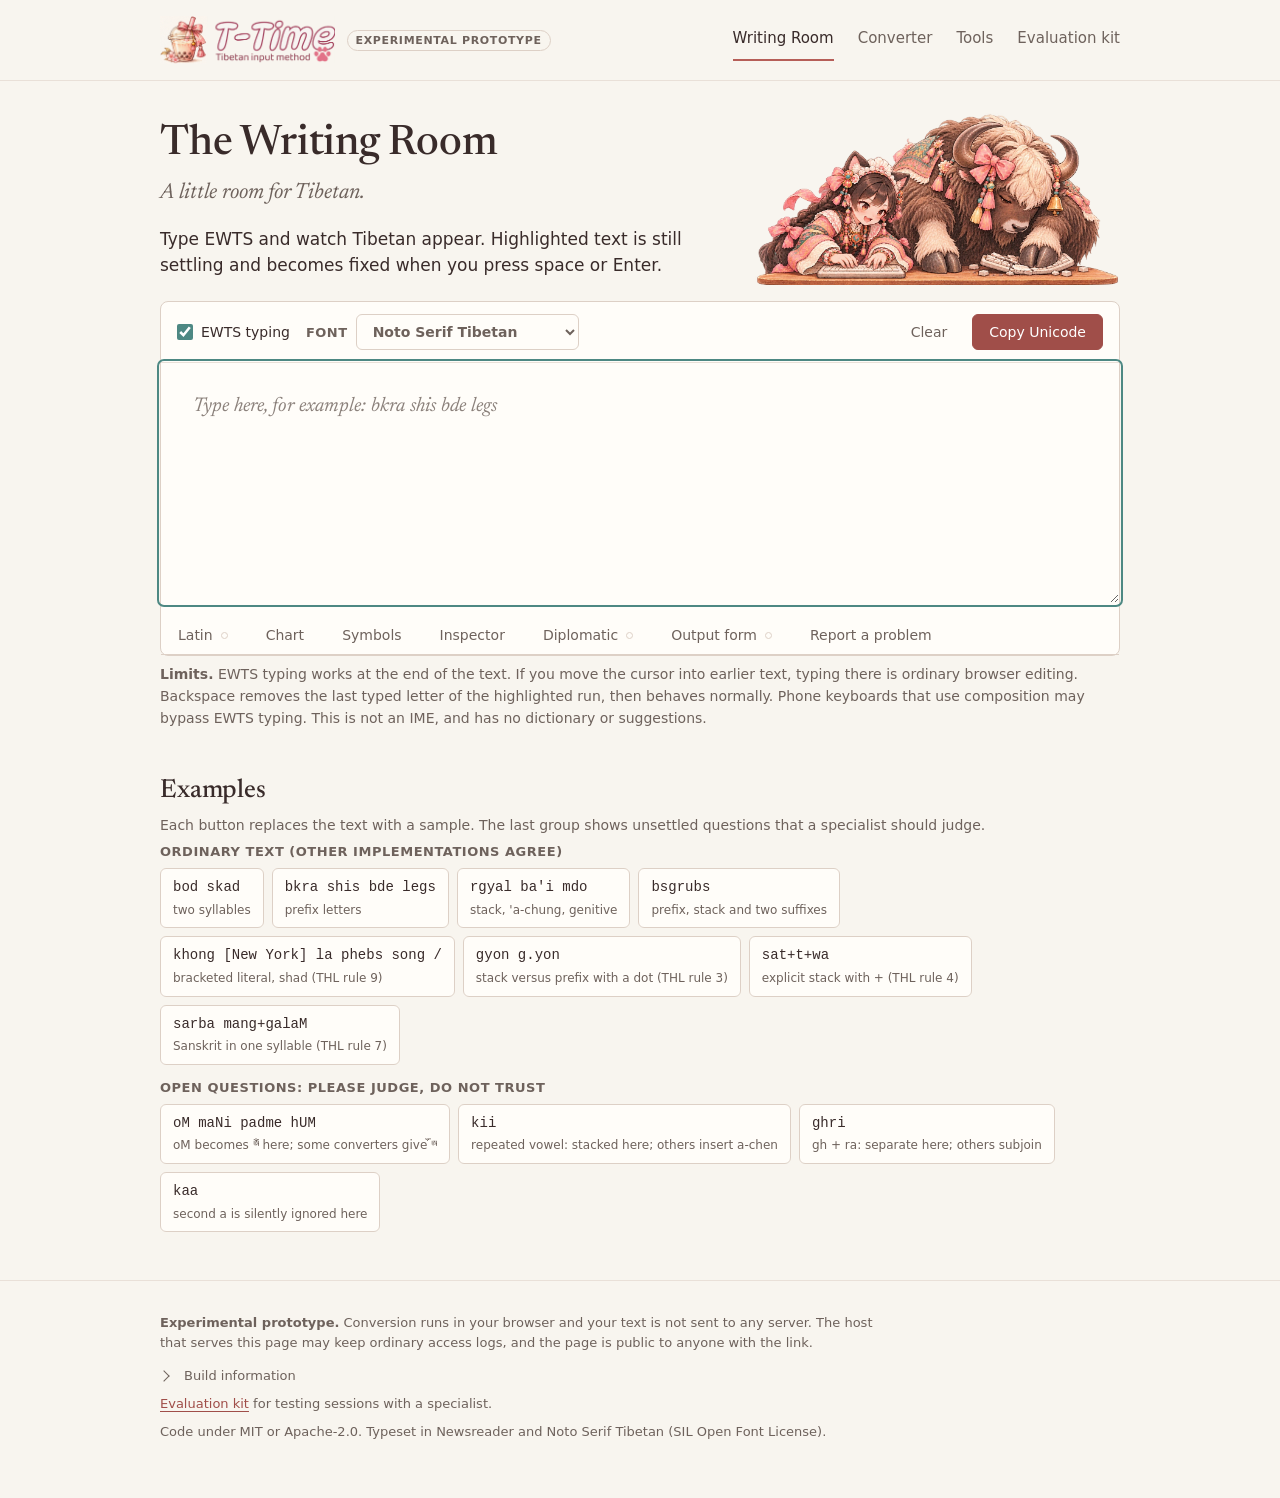
==== commit 8ea65eec: "Add a Chart tab under the writing area Tibetan letters, the Sanskrit consonant grid, inverted letter" ====
--- a/index.html
+++ b/index.html
@@ -5,15 +5,15 @@
 <meta name="viewport" content="width=device-width, initial-scale=1">
 <meta name="color-scheme" content="light dark">
 <title>T-Time Writing Room</title>
-<link rel="icon" href="assets/logo-square.svg" type="image/svg+xml">
-<link rel="preload" href="assets/fonts/NotoSerifTibetan.woff2" as="font" type="font/woff2" crossorigin>
-<link rel="stylesheet" href="style.css">
+<link rel="icon" href="assets/logo-square.svg?v=d8e3add972" type="image/svg+xml">
+<link rel="preload" href="assets/fonts/NotoSerifTibetan.woff2?v=609628d82b" as="font" type="font/woff2" crossorigin>
+<link rel="stylesheet" href="style.css?v=786d07096f">
 </head>
 <body>
 <a class="skip" href="#main">Skip to content</a>
 <header class="site-header"><div class="wrap">
   <a class="brand" href="index.html" aria-label="T-Time, writing room">
-    <picture><source srcset="assets/logo-long-dark.webp" media="(prefers-color-scheme: dark)"><img src="assets/logo-long.webp" alt="T-time" width="175" height="48"></picture>
+    <picture><source srcset="assets/logo-long-dark.webp?v=4430119a1a" media="(prefers-color-scheme: dark)"><img src="assets/logo-long.webp?v=51adeb4e21" alt="T-time" width="175" height="48"></picture>
     <span class="badge">Experimental prototype</span>
   </a>
   <nav class="nav" aria-label="Primary">
@@ -30,7 +30,7 @@
       <p class="subtitle">A little room for Tibetan.</p>
       <p class="lede">Type EWTS and watch Tibetan appear. Highlighted text is still settling and becomes fixed when you press space or Enter.</p>
     </div>
-    <img src="assets/typing.webp" alt="Momo the yak and Tibby the cat-maid typing together at a table" width="1200" height="567">
+    <img src="assets/typing.webp?v=0795db4f63" alt="Momo the yak and Tibby the cat-maid typing together at a table" width="1200" height="567">
   </div>
 
   <section class="paper" aria-labelledby="ed-h">
@@ -56,6 +56,7 @@
       aria-describedby="limits" placeholder="Type here, for example: bkra shis bde legs"></textarea>
     <div class="tabs" role="tablist" aria-label="Tools">
       <button type="button" role="tab" id="tab-latin" class="tab" aria-selected="false" aria-controls="panel-latin" tabindex="0">Latin<span class=dot aria-hidden=true></span><span class=visually-hidden id=on-latin></span></button>
+      <button type="button" role="tab" id="tab-chart" class="tab" aria-selected="false" aria-controls="panel-chart" tabindex="-1">Chart</button>
       <button type="button" role="tab" id="tab-symbols" class="tab" aria-selected="false" aria-controls="panel-symbols" tabindex="-1">Symbols</button>
       <button type="button" role="tab" id="tab-inspector" class="tab" aria-selected="false" aria-controls="panel-inspector" tabindex="-1">Inspector</button>
       <button type="button" role="tab" id="tab-diplomatic" class="tab" aria-selected="false" aria-controls="panel-diplomatic" tabindex="-1">Diplomatic<span class=dot aria-hidden=true></span><span class=visually-hidden id=on-diplomatic></span></button>
@@ -65,6 +66,47 @@
     <div role="tabpanel" id="panel-latin" class="tabpanel" aria-labelledby="tab-latin" hidden>
       <label class="check"><input type="checkbox" id="latin"> Latin mode</label>
       <p class="hint">Type ordinary Latin text in the middle of Tibetan: nothing is converted and the space bar is a space. Switch with <kbd>Alt</kbd>+<kbd>Shift</kbd>+<kbd>L</kbd> while the page is focused. Switching on fixes the highlighted Tibetan first, so nothing typed is lost; switching off starts a fresh Tibetan run. This is a first version for testing: the shortcut and the switching rule are open questions, so tell us what works for you.</p>
+      <label class="check"><input type="checkbox" id="dead-keys" checked> Diacritic dead keys</label>
+      <p class="hint">In Latin mode, type <kbd>;</kbd> and then a key for an IAST letter, or <kbd>:</kbd> and then the key for the capital. A <kbd>;</kbd> or <kbd>:</kbd> not followed by one of these keys stays as typed, so ordinary punctuation is unaffected; type it twice for a single literal one before a letter. Backspace removes a waiting <kbd>;</kbd> or <kbd>:</kbd>. Which keys feel natural, and whether <kbd>;</kbd> and <kbd>:</kbd> get in your way, are what we want to learn.</p>
+      <details class="deadkeys" open>
+        <summary>Dead-key shortcuts</summary>
+        <table class="data">
+          <thead><tr><th>Second key</th><th>Lower case</th><th>Capital</th></tr></thead>
+          <tbody>
+          <tr><td><kbd>a</kbd></td><td lang="en"><kbd>;a</kbd> ā</td><td lang="en"><kbd>:a</kbd> Ā</td></tr>
+          <tr><td><kbd>i</kbd></td><td lang="en"><kbd>;i</kbd> ī</td><td lang="en"><kbd>:i</kbd> Ī</td></tr>
+          <tr><td><kbd>u</kbd></td><td lang="en"><kbd>;u</kbd> ū</td><td lang="en"><kbd>:u</kbd> Ū</td></tr>
+          <tr><td><kbd>r</kbd></td><td lang="en"><kbd>;r</kbd> ṛ</td><td lang="en"><kbd>:r</kbd> Ṛ</td></tr>
+          <tr><td><kbd>R</kbd></td><td lang="en"><kbd>;R</kbd> ṝ</td><td lang="en"><kbd>:R</kbd> Ṝ</td></tr>
+          <tr><td><kbd>l</kbd></td><td lang="en"><kbd>;l</kbd> ḷ</td><td lang="en"><kbd>:l</kbd> Ḷ</td></tr>
+          <tr><td><kbd>L</kbd></td><td lang="en"><kbd>;L</kbd> ḹ</td><td lang="en"><kbd>:L</kbd> Ḹ</td></tr>
+          <tr><td><kbd>m</kbd></td><td lang="en"><kbd>;m</kbd> ṃ</td><td lang="en"><kbd>:m</kbd> Ṃ</td></tr>
+          <tr><td><kbd>h</kbd></td><td lang="en"><kbd>;h</kbd> ḥ</td><td lang="en"><kbd>:h</kbd> Ḥ</td></tr>
+          <tr><td><kbd>n</kbd></td><td lang="en"><kbd>;n</kbd> ṅ</td><td lang="en"><kbd>:n</kbd> Ṅ</td></tr>
+          <tr><td><kbd>N</kbd></td><td lang="en"><kbd>;N</kbd> ṇ</td><td lang="en"><kbd>:N</kbd> Ṇ</td></tr>
+          <tr><td><kbd>y</kbd></td><td lang="en"><kbd>;y</kbd> ñ</td><td lang="en"><kbd>:y</kbd> Ñ</td></tr>
+          <tr><td><kbd>t</kbd></td><td lang="en"><kbd>;t</kbd> ṭ</td><td lang="en"><kbd>:t</kbd> Ṭ</td></tr>
+          <tr><td><kbd>d</kbd></td><td lang="en"><kbd>;d</kbd> ḍ</td><td lang="en"><kbd>:d</kbd> Ḍ</td></tr>
+          <tr><td><kbd>s</kbd></td><td lang="en"><kbd>;s</kbd> ś</td><td lang="en"><kbd>:s</kbd> Ś</td></tr>
+          <tr><td><kbd>S</kbd></td><td lang="en"><kbd>;S</kbd> ṣ</td><td lang="en"><kbd>:S</kbd> Ṣ</td></tr>
+          </tbody>
+        </table>
+      </details>
+    </div>
+    <div role="tabpanel" id="panel-chart" class="tabpanel" aria-labelledby="tab-chart" hidden>
+      <p class="hint"><strong>Draft chart.</strong> Choose a cell to insert its glyph where the cursor is; the EWTS under it is what you type. Each glyph is made by the engine from that EWTS. The groupings and IAST labels have not been reviewed by a Tibetologist.</p>
+      <div id="chart-cats" class="chips" role="group" aria-label="Chart section"></div>
+      <p id="chart-intro" class="hint"></p>
+      <div id="chart-body" role="group"></div>
+      <details class="chart-notes">
+        <summary>Notes on typing</summary>
+        <ul>
+          <li>A <kbd>+</kbd> joins letters into a stack when the engine would not stack them itself: <code>t+ta</code>, <code>k+Sha</code>. Longer stacks chain it: <code>s+t+ra</code>.</li>
+          <li>Capital letters are the Sanskrit forms: <code>Ta Tha Da Na Sha</code> are the inverted (retroflex) letters, <code>Ra</code> is the fixed-form ra.</li>
+          <li>Aspirates take <code>h</code> after the letter: <code>gha dha bha dzha Dha</code>. <code>jha</code> is not one of them: type <code>dzha</code> for ཛྷ.</li>
+          <li><code>va</code> and <code>fa</code> are ba and pha with a tsa-phru mark; a subjoined wa-zur is <code>wa</code>, as in <code>dh+wa</code>.</li>
+        </ul>
+      </details>
     </div>
     <div role="tabpanel" id="panel-symbols" class="tabpanel" aria-labelledby="tab-symbols" hidden>
     <p class="hint"><strong>Draft catalogue.</strong> The sequences are checked against the engine; the labels have not been reviewed by a Tibetologist. Choose a symbol to insert it where the cursor is, or copy it. Reviewing the labels? <a href="symbols.html">Open the review page</a>.</p>
@@ -122,6 +164,6 @@
   <p><a href="evaluate.html">Evaluation kit</a> for testing sessions with a specialist.</p>
   <p>Code under MIT or Apache-2.0. Typeset in Newsreader and Noto Serif Tibetan (SIL Open Font License).</p>
 </div></footer>
-<script type="module" src="app.js"></script>
+<script type="module" src="app.js?v=e6cbf0b148"></script>
 </body>
 </html>
--- a/style.css
+++ b/style.css
@@ -3,21 +3,21 @@
 
 @font-face {
   font-family: "Newsreader";
-  src: url("assets/fonts/Newsreader.woff2") format("woff2");
+  src: url("assets/fonts/Newsreader.woff2?v=a8f747986a") format("woff2");
   font-weight: 200 800;
   font-style: normal;
   font-display: swap;
 }
 @font-face {
   font-family: "Newsreader";
-  src: url("assets/fonts/Newsreader-Italic.woff2") format("woff2");
+  src: url("assets/fonts/Newsreader-Italic.woff2?v=a43604a8ed") format("woff2");
   font-weight: 200 800;
   font-style: italic;
   font-display: swap;
 }
 @font-face {
   font-family: "Noto Serif Tibetan";
-  src: url("assets/fonts/NotoSerifTibetan.woff2") format("woff2");
+  src: url("assets/fonts/NotoSerifTibetan.woff2?v=609628d82b") format("woff2");
   font-weight: 100 900;
   font-display: swap;
 }
@@ -332,3 +332,21 @@
 /* Latin mode: the editor looks different so the state is never in doubt. */
 .writing.latin { font-family: var(--sans), var(--tib); font-size: 1.125rem; border-left: 3px solid var(--turquoise); }
 kbd { padding: 1px 5px; border: 1px solid var(--line); border-radius: 4px; background: var(--surface-2); }
+
+.deadkeys { margin: var(--s2) 0; }
+.deadkeys summary { cursor: pointer; font-weight: 600; margin-bottom: var(--s2); }
+.deadkeys table.data { max-width: 28rem; }
+.deadkeys table.data th, .deadkeys table.data td { padding: 2px var(--s3); }
+
+.chart-row { display: grid; grid-template-columns: 8rem 1fr; gap: var(--s3); align-items: start; padding: var(--s2) 0; border-top: 1px solid var(--line-soft); }
+.chart-label { color: var(--muted); font-size: 0.875rem; padding-top: var(--s2); }
+.chart-cells { display: flex; flex-wrap: wrap; gap: var(--s2); }
+.cell { display: flex; flex-direction: column; align-items: center; gap: 2px; min-width: 4.5rem; padding: var(--s2) var(--s3); background: var(--surface); border: 1px solid var(--line); border-radius: var(--r); color: inherit; font: inherit; cursor: pointer; }
+.cell:hover, .cell:focus-visible { background: var(--surface-2); }
+.cell .glyph { font-size: 1.75rem; line-height: 1.6; }
+.cell code { font-size: 0.75rem; }
+.cell .hint { margin: 0; font-size: 0.75rem; }
+.cell.warn { background: var(--warn-bg); }
+@media (max-width: 40rem) { .chart-row { grid-template-columns: 1fr; gap: 0; } }
+.chart-notes { margin: var(--s3) 0 0; }
+.chart-notes summary { cursor: pointer; font-weight: 600; }
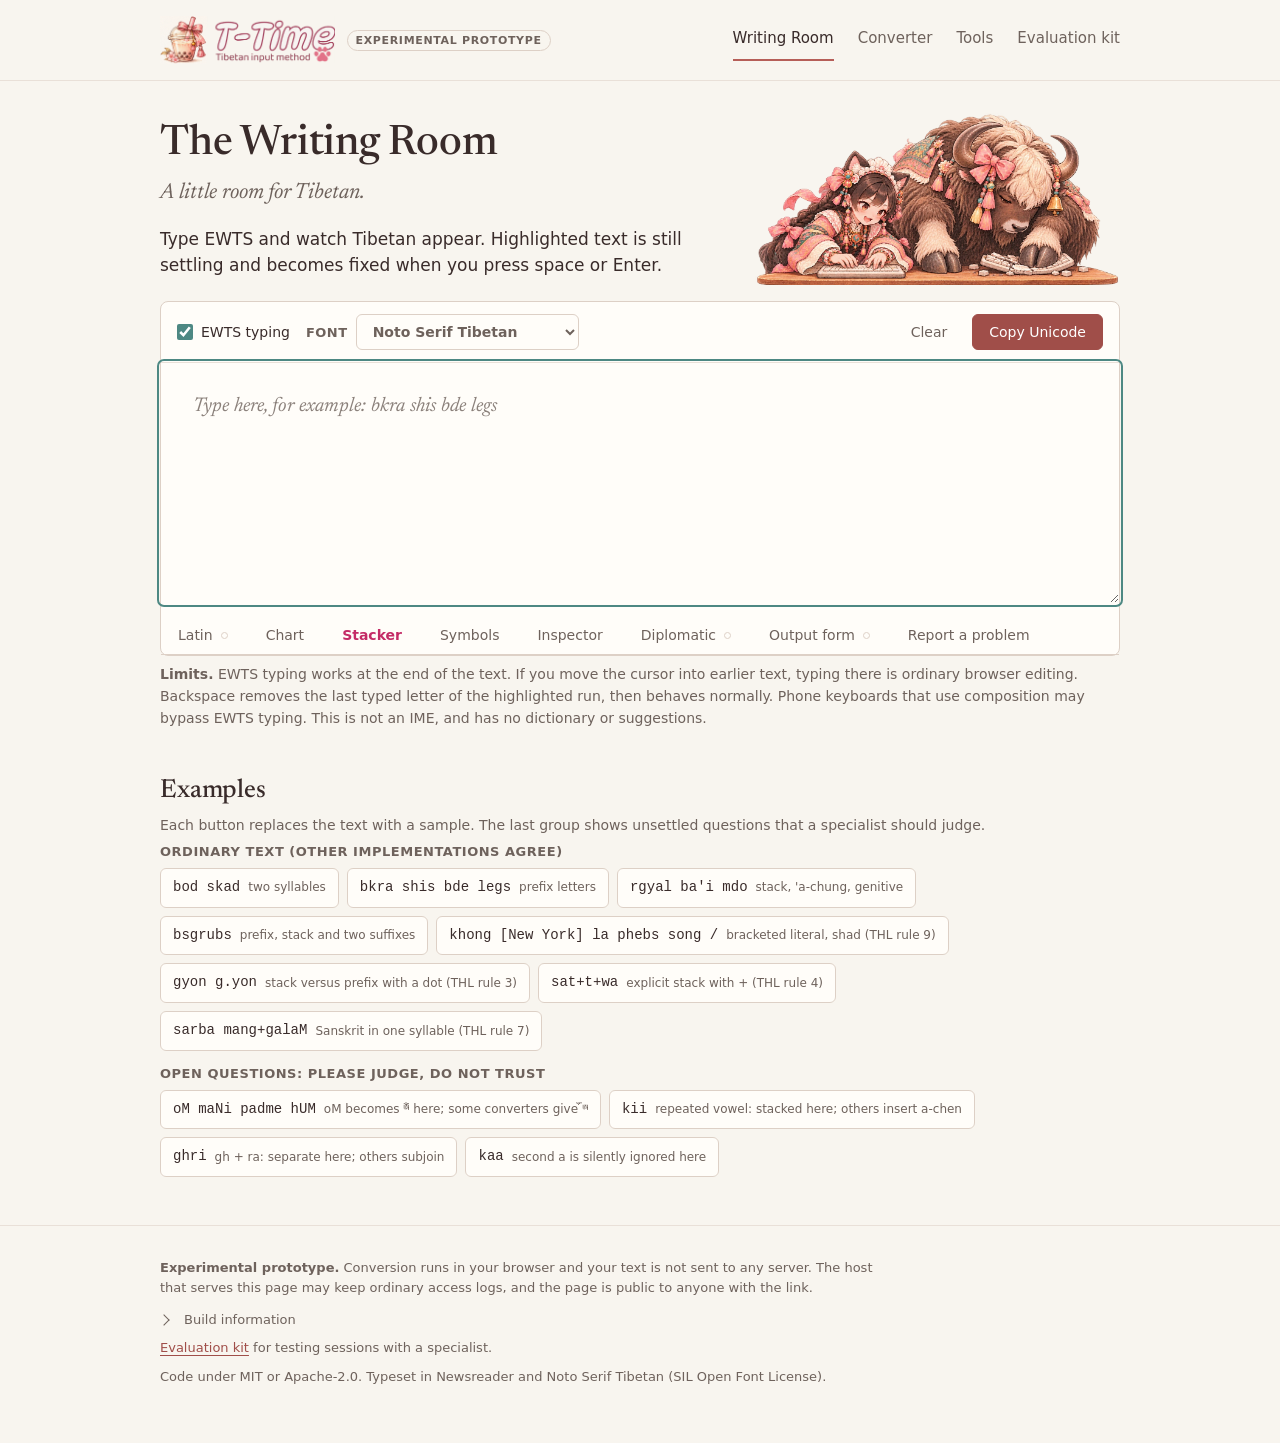
==== commit d84e4d46: "Stacker: pink and bubbly styling The Stacker panel gets its own pink colour tokens (same in light an" ====
--- a/index.html
+++ b/index.html
@@ -7,7 +7,7 @@
 <title>T-Time Writing Room</title>
 <link rel="icon" href="assets/logo-square.svg?v=d8e3add972" type="image/svg+xml">
 <link rel="preload" href="assets/fonts/NotoSerifTibetan.woff2?v=609628d82b" as="font" type="font/woff2" crossorigin>
-<link rel="stylesheet" href="style.css?v=786d07096f">
+<link rel="stylesheet" href="style.css?v=8715d8c32c">
 </head>
 <body>
 <a class="skip" href="#main">Skip to content</a>
@@ -57,6 +57,7 @@
     <div class="tabs" role="tablist" aria-label="Tools">
       <button type="button" role="tab" id="tab-latin" class="tab" aria-selected="false" aria-controls="panel-latin" tabindex="0">Latin<span class=dot aria-hidden=true></span><span class=visually-hidden id=on-latin></span></button>
       <button type="button" role="tab" id="tab-chart" class="tab" aria-selected="false" aria-controls="panel-chart" tabindex="-1">Chart</button>
+      <button type="button" role="tab" id="tab-stacker" class="tab" aria-selected="false" aria-controls="panel-stacker" tabindex="-1">Stacker</button>
       <button type="button" role="tab" id="tab-symbols" class="tab" aria-selected="false" aria-controls="panel-symbols" tabindex="-1">Symbols</button>
       <button type="button" role="tab" id="tab-inspector" class="tab" aria-selected="false" aria-controls="panel-inspector" tabindex="-1">Inspector</button>
       <button type="button" role="tab" id="tab-diplomatic" class="tab" aria-selected="false" aria-controls="panel-diplomatic" tabindex="-1">Diplomatic<span class=dot aria-hidden=true></span><span class=visually-hidden id=on-diplomatic></span></button>
@@ -108,6 +109,44 @@
         </ul>
       </details>
     </div>
+    <div role="tabpanel" id="panel-stacker" class="tabpanel stacker-panel" aria-labelledby="tab-stacker" hidden>
+      <div class="stacker-layout">
+      <div class="stacker-main">
+      <p class="hint"><strong>Draft stacker.</strong> Build one stack, top letter first, and see the code to type for it next time. Type a letter&rsquo;s EWTS in the box and press <kbd>Enter</kbd> or <kbd>+</kbd> to add it (<kbd>Backspace</kbd> on an empty box removes the last), or click a letter. The engine makes the stack, so the result matches typing. It reports, rather than refuses, unusual combinations; whether your font draws a stack well is a separate question.</p>
+      <div class="stacker-top">
+        <label class="label" for="st-key">Letter to add</label>
+        <input type="text" id="st-key" autocomplete="off" autocapitalize="off" spellcheck="false" placeholder="for example k, then Sh">
+        <div class="layers-line">
+          <span class="label">Stack, top to bottom</span>
+          <div id="st-layers" class="layers" role="list" aria-label="Letters in the stack"></div>
+          <span id="st-layers-empty" class="hint">No letters yet.</span>
+        </div>
+        <div id="st-presets" class="chips" role="group" aria-label="Start from an example"></div>
+      </div>
+      <div id="st-result" class="stacker-result" hidden>
+        <div class="st-glyph tib" id="st-preview" lang="bo" role="img" aria-label="The stack"></div>
+        <dl class="facts">
+          <dt>Type this</dt><dd><code id="st-shortest"></code> <span class="hint" id="st-same" hidden>(no shorter spelling gives this stack)</span></dd>
+          <dt>Full code</dt><dd><code id="st-canonical"></code></dd>
+          <dt>Code points</dt><dd><code id="st-cp"></code></dd>
+        </dl>
+        <div class="actions-row">
+          <button type="button" id="st-insert" class="primary">Insert at cursor</button>
+          <button type="button" id="st-copy">Copy stack</button>
+          <button type="button" id="st-copycode">Copy EWTS</button>
+          <button type="button" id="st-clear" class="quiet">Clear</button>
+        </div>
+        <p id="st-learn" class="hint" role="status" aria-live="polite"></p>
+        <ul class="diag" id="st-diag" aria-label="What the engine reports"></ul>
+      </div>
+      <h3 class="st-h">Vowel and marks</h3>
+      <div id="st-vowels" class="chips" role="group" aria-label="Vowel"></div>
+      <div id="st-marks" class="chips st-marks" role="group" aria-label="Marks"></div>
+      </div>
+      </div>
+      <h3 class="st-h">Letters</h3>
+      <div id="st-grid" role="group" aria-label="Letters to add"></div>
+    </div>
     <div role="tabpanel" id="panel-symbols" class="tabpanel" aria-labelledby="tab-symbols" hidden>
     <p class="hint"><strong>Draft catalogue.</strong> The sequences are checked against the engine; the labels have not been reviewed by a Tibetologist. Choose a symbol to insert it where the cursor is, or copy it. Reviewing the labels? <a href="symbols.html">Open the review page</a>.</p>
     <label class="label" for="pal-search">Search by name, code point (0F0D), EWTS or the character itself</label>
@@ -164,6 +203,6 @@
   <p><a href="evaluate.html">Evaluation kit</a> for testing sessions with a specialist.</p>
   <p>Code under MIT or Apache-2.0. Typeset in Newsreader and Noto Serif Tibetan (SIL Open Font License).</p>
 </div></footer>
-<script type="module" src="app.js?v=e6cbf0b148"></script>
+<script type="module" src="app.js?v=fba801f4a0"></script>
 </body>
 </html>
--- a/style.css
+++ b/style.css
@@ -350,3 +350,95 @@
 @media (max-width: 40rem) { .chart-row { grid-template-columns: 1fr; gap: 0; } }
 .chart-notes { margin: var(--s3) 0 0; }
 .chart-notes summary { cursor: pointer; font-weight: 600; }
+
+/* ---------- Stacker ---------- */
+.stacker-top input[type="text"] {
+  display: block; width: 100%; max-width: 22rem; min-height: 40px; margin: var(--s1) 0 var(--s3); padding: 0 var(--s3);
+  background: var(--bg); border: 1px solid var(--line); border-radius: var(--r);
+}
+.layers-line { display: flex; flex-wrap: wrap; align-items: center; gap: var(--s3); margin-bottom: var(--s3); }
+.layers { display: flex; flex-wrap: wrap; gap: var(--s2); }
+.layer { display: inline-flex; align-items: center; gap: var(--s2); padding: var(--s1) var(--s2) var(--s1) var(--s3); background: var(--surface); border: 1px solid var(--line); border-radius: var(--r); }
+.layer .tib { font-size: 1.5rem; line-height: 1.5; }
+.layer button { min-height: 28px; min-width: 28px; padding: 0; }
+.stacker-result { display: grid; grid-template-columns: minmax(7rem, 11rem) 1fr; gap: var(--s4) var(--s5); align-items: start; padding: var(--s4); margin: var(--s3) 0; background: var(--surface); border: 1px solid var(--line); border-radius: var(--r); }
+.stacker-result[hidden] { display: none; }
+.st-glyph { font-size: 4.5rem; line-height: 1.7; text-align: center; min-height: 7rem; }
+.stacker-result > :nth-child(n+3) { grid-column: 1 / -1; }
+.stacker-result dl.facts { margin: 0; }
+.st-h { margin: var(--s4) 0 var(--s2); font-size: 1rem; }
+.st-marks { margin-top: var(--s2); }
+.chip .tib { font-size: 1.25rem; line-height: 1.4; }
+.chip { flex-direction: row; align-items: center; gap: var(--s2); }
+.chart-row[hidden], .cell[hidden] { display: none; }
+@media (max-width: 40rem) { .stacker-result { grid-template-columns: 1fr; } }
+
+/* ---------- Stacker: pink and bubbly ----------
+   The panel has its own colour tokens, so everything inside picks up the pink,
+   in light and dark mode alike (pink is the brand here, as on the Mac toolbar).
+   The illustration's background is the same flat pink (#fce7e9), so it melts
+   into the panel. Text is deep berry on pink: 9:1 or better. */
+.stacker-panel {
+  --bg: #fce7e9; --surface: #fff6f7; --surface-2: #f9d5dd; --text: #5b1f35; --muted: #86445b;
+  --line: #efaabd; --line-soft: #f5c6d2; --coral: #c42b66; --accent: #c42b66; --accent-ink: #ffffff;
+  --turquoise: #c42b66; --turquoise-ink: #a8244f; --warn-bg: #ffe2d3; --focus: #c42b66;
+  color-scheme: light; color: var(--text);
+  position: relative; margin-top: var(--s5); padding: var(--s5);
+  background: var(--bg); border: 3px solid var(--line-soft); border-radius: 32px;
+  box-shadow: 0 6px 0 var(--line-soft);
+}
+/* Two bubbles hanging off the corners. Decorative; they never cover content. */
+.stacker-panel::before, .stacker-panel::after {
+  content: ""; position: absolute; border-radius: 50%; pointer-events: none;
+  background: radial-gradient(circle at 30% 26%, #fff 0 11%, rgba(255,255,255,0.6) 12% 28%, rgba(255,176,200,0.28) 60%, rgba(255,140,180,0.5) 100%);
+  border: 2px solid rgba(255,255,255,0.8);
+}
+.stacker-panel::before { width: 3.6rem; height: 3.6rem; top: -1.6rem; right: 2.2rem; }
+.stacker-panel::after { width: 2.4rem; height: 2.4rem; bottom: -1rem; left: 1.2rem; }
+
+/* The result card stacks its parts so codes do not wrap. */
+.stacker-panel .stacker-result { grid-template-columns: 1fr; }
+.stacker-panel .stacker-result dl.facts { grid-template-columns: 1fr; gap: 0; }
+.stacker-panel .stacker-result dl.facts dt { margin-top: var(--s2); }
+.stacker-panel .stacker-result code { overflow-wrap: anywhere; }
+.stacker-panel .st-glyph { justify-self: center; min-width: 9rem; padding: 0 var(--s4); }
+
+.stacker-panel button {
+  border: 2px solid var(--line); border-radius: 999px; background: var(--surface); color: var(--text);
+  font-weight: 600; min-height: 38px; box-shadow: 0 3px 0 var(--line);
+  transition: transform 0.12s, box-shadow 0.12s, border-color 0.12s;
+}
+.stacker-panel button:hover { border-color: var(--accent); transform: translateY(-1px); }
+.stacker-panel button:active { transform: translateY(2px); box-shadow: 0 1px 0 var(--line); }
+.stacker-panel button:disabled { opacity: 0.5; cursor: not-allowed; transform: none; box-shadow: 0 3px 0 var(--line); }
+.stacker-panel button.primary {
+  background: linear-gradient(#e24a85, #c42b66); border-color: #a3204f; color: #fff;
+  box-shadow: 0 3px 0 #8f1c45, inset 0 2px 0 rgba(255,255,255,0.35);
+}
+.stacker-panel button.primary:active { box-shadow: 0 1px 0 #8f1c45, inset 0 2px 0 rgba(255,255,255,0.35); }
+.stacker-panel button.quiet { background: transparent; border-color: transparent; box-shadow: none; color: var(--muted); }
+.stacker-panel button.quiet:hover { color: var(--text); border-color: var(--line); }
+.stacker-panel .cell {
+  border-radius: 22px; border: 2px solid var(--line); box-shadow: 0 4px 0 var(--line);
+  background: radial-gradient(circle at 30% 22%, #ffffff 0, var(--surface) 42%, var(--surface-2) 100%);
+}
+.stacker-panel .cell:hover, .stacker-panel .cell:focus-visible { transform: translateY(-2px) scale(1.04); background: #fff; }
+.stacker-panel .cell:disabled { background: var(--surface-2); }
+.stacker-panel .chip { border-radius: 999px; padding: var(--s1) var(--s3); }
+.stacker-panel .chip[aria-pressed="true"] { background: var(--accent); border-color: #a3204f; color: var(--accent-ink); box-shadow: 0 3px 0 #8f1c45; }
+.stacker-panel .stacker-top input[type="text"] { border: 2px solid var(--line); border-radius: 999px; background: var(--surface); padding: 0 var(--s4); }
+.stacker-panel .layer { border: 2px solid var(--line); border-radius: 999px; }
+.stacker-panel .stacker-result { border: 3px solid var(--line); border-radius: 28px; background: var(--surface); box-shadow: 0 5px 0 var(--line-soft); }
+.stacker-panel .st-glyph {
+  border-radius: 40px; background: radial-gradient(circle at 30% 24%, #fff 0, #ffeef2 55%, #ffd0dd 100%);
+  align-self: center;
+}
+.stacker-panel .diag li { border-radius: 16px; border-left-width: 0; }
+.stacker-panel .st-h { font-family: var(--serif); font-size: 1.25rem; font-weight: 600; color: var(--accent); }
+.stacker-panel kbd { background: var(--surface); border-color: var(--line); border-radius: 8px; }
+.stacker-panel .chart-row { border-top: 2px dotted var(--line); }
+/* The tab that leads to it is pink too. */
+#tab-stacker { color: #c42b66; font-weight: 600; }
+#tab-stacker[aria-selected="true"] { background: #fce7e9; border-color: #f5c6d2; color: #5b1f35; }
+@media (prefers-color-scheme: dark) { #tab-stacker:not([aria-selected="true"]) { color: #ff9fc0; } }
+
